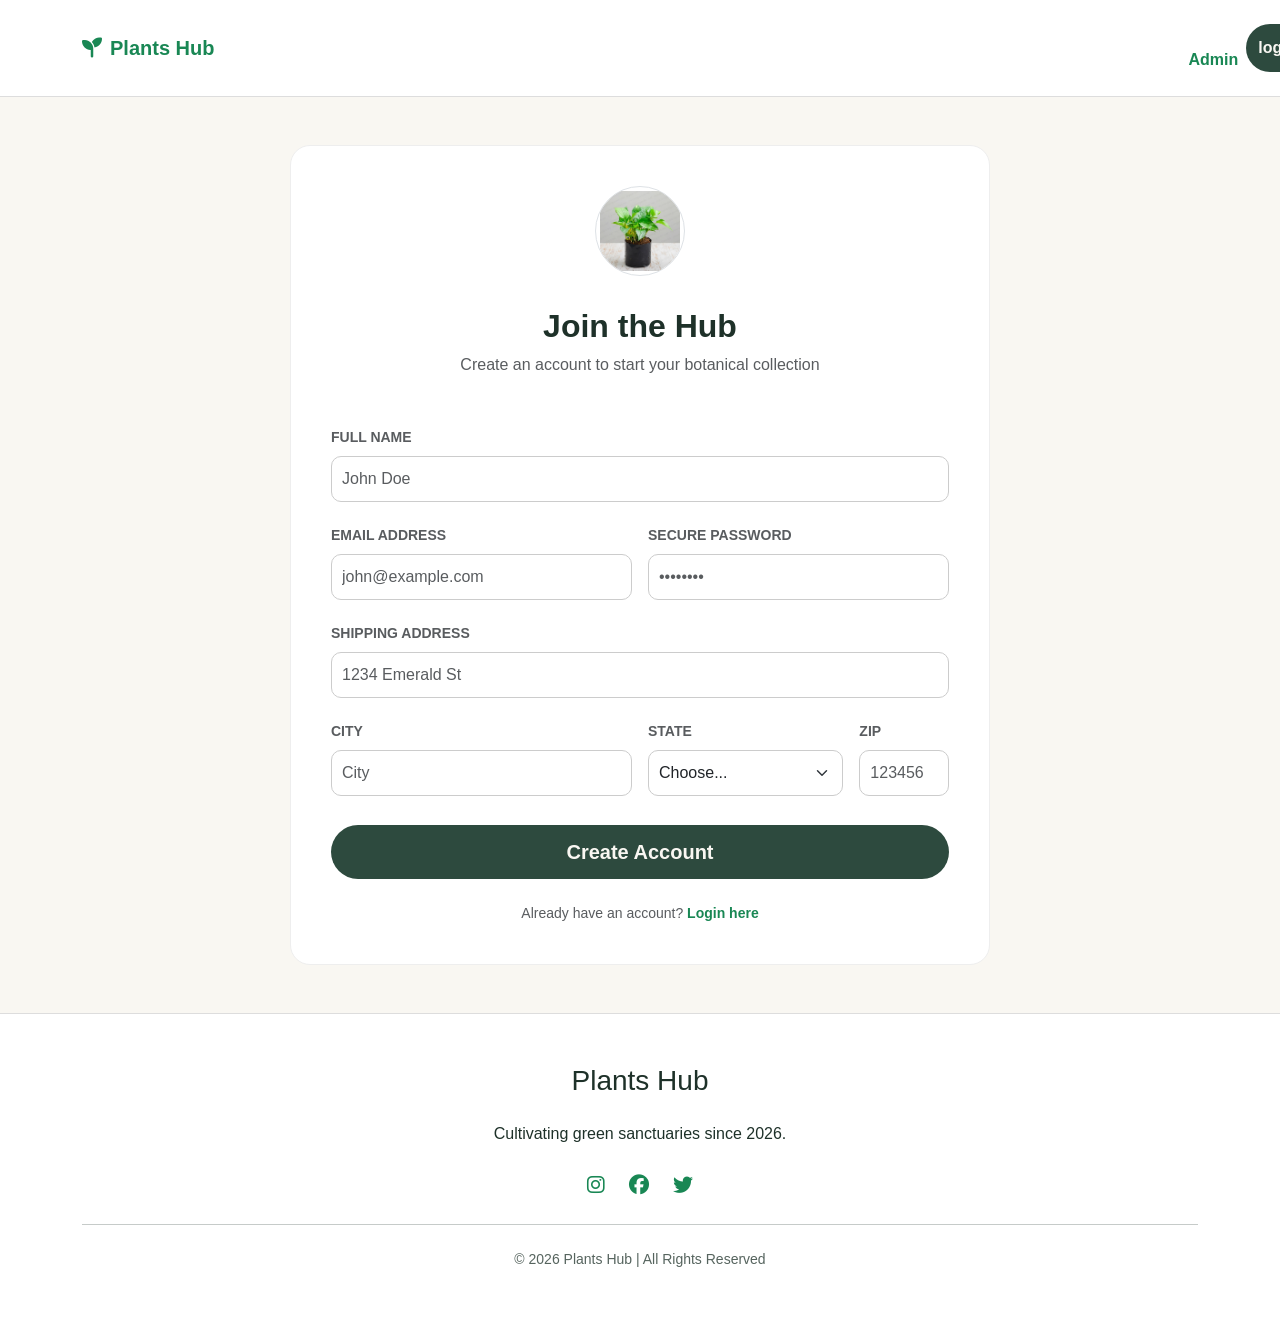
==== SignLoginPages/index.html @ 20ba625b "Modify a Home page for login or signup" ====
<!DOCTYPE html>
<html lang="en">

<head>
    <meta charset="UTF-8">
    <meta name="viewport" content="width=device-width, initial-scale=1.0">
    <!-- Bootstrap CSS -->
    <link href="https://cdn.jsdelivr.net/npm/bootstrap@5.0.2/dist/css/bootstrap.min.css" rel="stylesheet">
    <!-- Font Awesome for Icons -->
    <link rel="stylesheet" href="https://cdnjs.cloudflare.com/ajax/libs/font-awesome/6.1.1/css/all.min.css">
    <!-- Our Custom CSS File -->
    <link rel="stylesheet" href="/SignLogin/index.css">
    <title>Create Account | Plants Hub</title>
</head>

<body>
    <!-- Navigation Bar -->
    <nav class="navbar navbar-expand-lg navbar-light sticky-top py-3">
        <div class="container">
            <a class="navbar-brand" href="/SignLogin/index.html">
                <i class="fas fa-seedling me-2"></i>Plants Hub
            </a>
            <button class="navbar-toggler" type="button" data-bs-toggle="collapse" data-bs-target="#navbarSupportedContent">
                <span class="navbar-toggler-icon"></span>
            </button>
            <div class="collapse navbar-collapse" id="navbarSupportedContent">
                <ul class="navbar-nav mx-auto mb-2 mb-lg-0 fw-bold">
                    <li class="nav-item">
                        <a class="nav-link text-success" href="/SignLogin/adminlogin.html" style="margin-left: 950px;">
                            <i class="fas  me-1"></i>Admin
                            <!-- fa-user-shield -->
                        </a>
                    </li>
                </ul>
                <div class="d-flex align-items-center gap-3">
                    
                    <a href="/SignLogin/login.html" class="btn btn-premium"> login </a>
                </div>
            </div>
        </div>
    </nav>

    <!-- Signup Form Section -->
    <div class="container py-5 flex-grow-1 d-flex">
        <div class="auth-card">
            <div class="text-center mb-5">
                <div class="bg-light bg-opacity-10 d-inline-block p-1 rounded-circle mb-4 border overflow-hidden">
                    <img src="/flowers/moneyplants.jpg" alt="Join Hub" width="80" height="80">
                </div>
                <h2 class="fw-bold">Join the Hub</h2>
                <p class="text-muted">Create an account to start your botanical collection</p>
            </div>
            
            <form id="signupForm" class="row g-3">
                <div class="col-12">
                    <label class="form-label fw-bold small text-uppercase text-muted">Full Name</label>
                    <input type="text" id="text" class="form-control" placeholder="John Doe" required>
                </div>

                <div class="col-md-6">
                    <label class="form-label fw-bold small text-uppercase text-muted">Email Address</label>
                    <input type="email" id="email" class="form-control" placeholder="john@example.com" required>
                </div>

                <div class="col-md-6">
                    <label class="form-label fw-bold small text-uppercase text-muted">Secure Password</label>
                    <input type="password" id="password" class="form-control" placeholder="••••••••" required>
                </div>

                <div class="col-12">
                    <label class="form-label fw-bold small text-uppercase text-muted">Shipping Address</label>
                    <input type="text" id="address" class="form-control" placeholder="1234 Emerald St" required>
                </div>
 
                <div class="col-md-6">
                    <label class="form-label fw-bold small text-uppercase text-muted">City</label>
                    <input type="text" id="city" class="form-control" placeholder="City" required>
                </div>

                <div class="col-md-4">
                    <label class="form-label fw-bold small text-uppercase text-muted">State</label>
                    <select id="inputState" class="form-select">
                        <option selected>Choose...</option>
                        <option>Maharashtra</option>
                        <option>Karnataka</option>
                        <option>Kerala</option>
                        <option>Gujrat</option>
                        <option>Madhya Pradesh</option>
                    </select>
                </div>

                <div class="col-md-2">
                    <label class="form-label fw-bold small text-uppercase text-muted">Zip</label>
                    <input type="text" id="zip" class="form-control" placeholder="123456" required>
                </div>

                <div class="col-12 mt-4">
                    <button type="submit" class="btn btn-premium btn-lg">Create Account</button>
                    <p class="text-center mt-4 mb-0 text-muted small">
                        Already have an account? <a href="/SignLogin/login.html" class="text-success fw-bold text-decoration-none">Login here</a>
                    </p>
                </div>
            </form>
        </div>
    </div>

    <!-- Footer -->
    <footer>
        <div class="container text-center">
            <h3 class="mb-4">Plants Hub</h3>
            <p class="mb-4">Cultivating green sanctuaries since 2026.</p>
            <div class="d-flex justify-content-center gap-4 mb-4 fs-5">
                <a href="#" class="text-success"><i class="fab fa-instagram"></i></a>
                <a href="#" class="text-success"><i class="fab fa-facebook"></i></a>
                <a href="#" class="text-success"><i class="fab fa-twitter"></i></a>
            </div>
            <hr class="mb-4">
            <p class="small mb-0 opacity-75">© 2026 Plants Hub | All Rights Reserved</p>
        </div>
    </footer>





    <!-- Bootstrap JS Bundle -->
    <script src="https://cdn.jsdelivr.net/npm/bootstrap@5.0.2/dist/js/bootstrap.bundle.min.js"></script>
    <!-- Our Custom JavaScript File -->
    <script src="/SignLogin/index.js"></script>
</body>

</html>
---- SignLogin/index.css ----
/* CSS for the Signup Page */

/* Base Styles */
body {
    font-family: Arial, sans-serif;
    color: #1E3129; /* Dark green */
    background-color: #F9F7F2; /* Cream background */
    min-height: 100vh;
    display: flex;
    flex-direction: column;
}

/* Navbar Styling */
.navbar {
    background-color: white;
    border-bottom: 1px solid #ddd;
}

.navbar-brand {
    color: #198754 !important;
    font-weight: bold;
}

/* Auth Card Styling */
.auth-card {
    background: white;
    border-radius: 20px;
    border: 1px solid #eee;
    padding: 40px;
    width: 100%;
    max-width: 700px;
    margin: auto;
    /* box-shadow: 0 4px 15px rgba(0,0,0,0.05); */
}

.form-control, .form-select {
    border-radius: 10px;
    padding: 10px;
    border: 1px solid #ccc;
    margin-bottom: 5px;
}

.form-control:focus, .form-select:focus {
    border-color: #198754;
    box-shadow: 0 0 5px rgba(25, 135, 84, 0.2);
    outline: none;
}

/* Premium Button Styling */
.btn-premium {
    background-color: #2D4A3E;
    color: #F9F7F2;
    border-radius: 50px;
    padding: 12px;
    border: none;
    font-weight: bold;
    width: 100%;
}

.btn-premium:hover {
    background-color: #1E3129;
    color: white;
}

/* Footer Styling */
footer {
    padding: 50px 0;
    background-color: white;
    border-top: 1px solid #ddd;
    color: #1E3129;
}
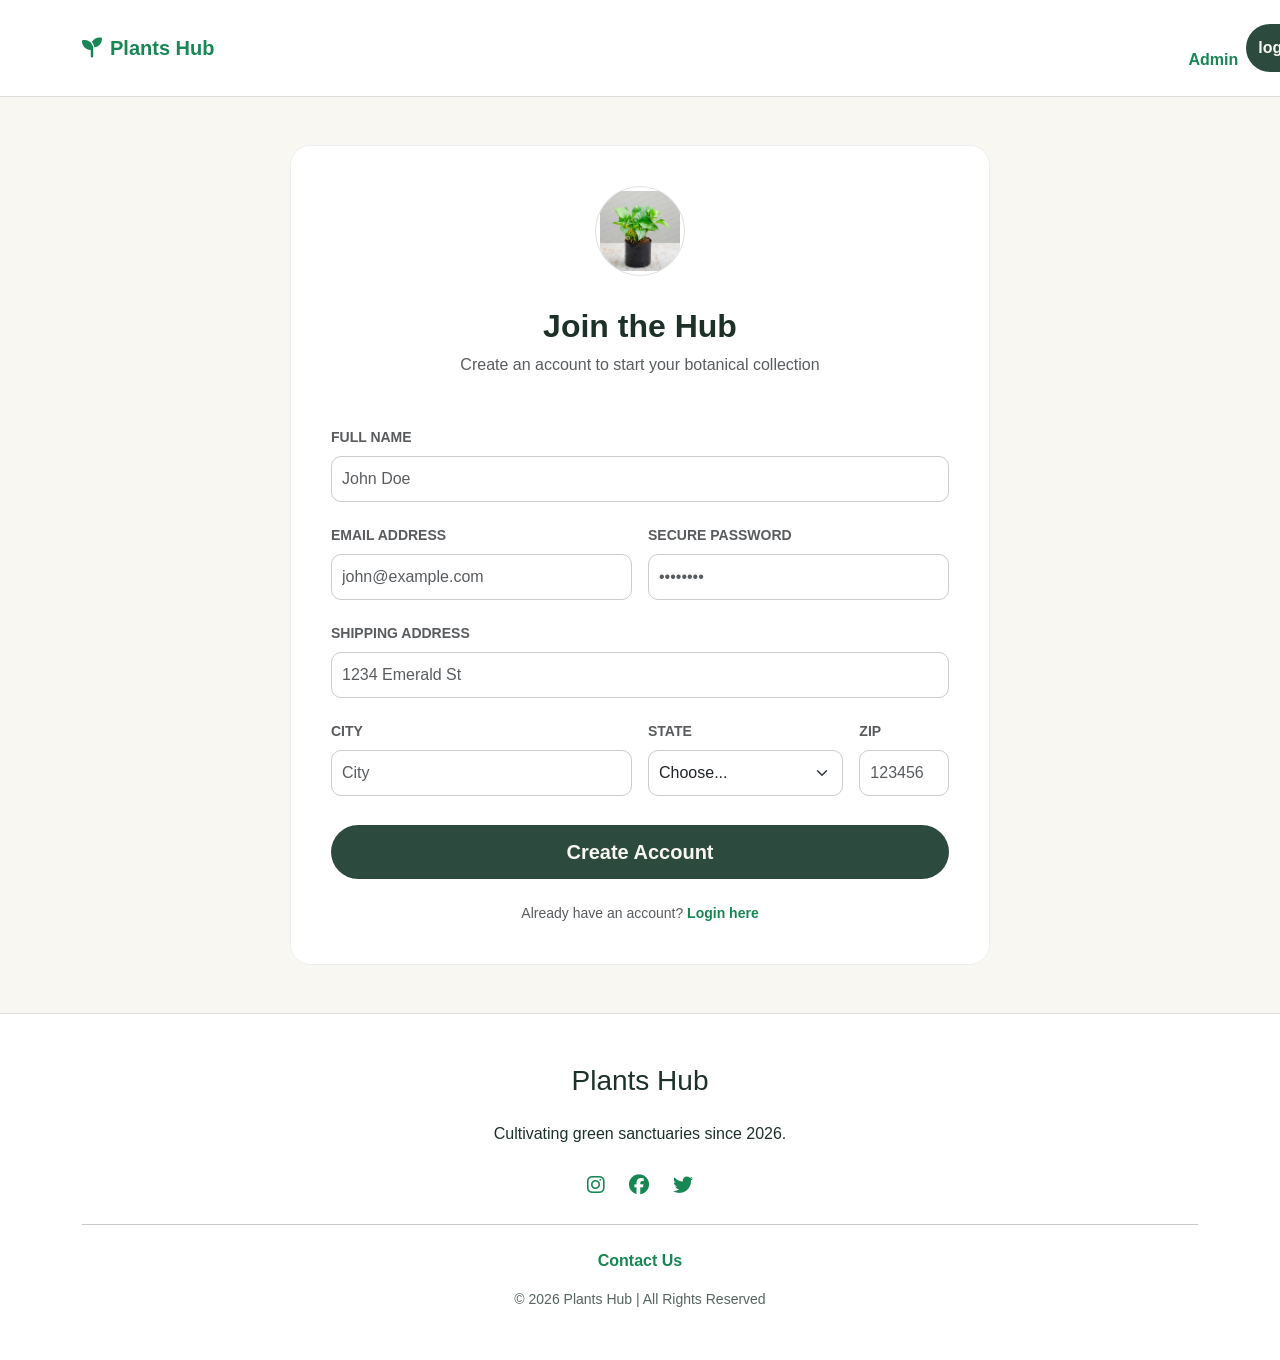
==== commit 5bb0f170: "Insert new  contact and Services pages and some Changes" ====
--- a/SignLoginPages/index.html
+++ b/SignLoginPages/index.html
@@ -9,7 +9,7 @@
     <!-- Font Awesome for Icons -->
     <link rel="stylesheet" href="https://cdnjs.cloudflare.com/ajax/libs/font-awesome/6.1.1/css/all.min.css">
     <!-- Our Custom CSS File -->
-    <link rel="stylesheet" href="/SignLogin/index.css">
+    <link rel="stylesheet" href="index.css">
     <title>Create Account | Plants Hub</title>
 </head>
 
@@ -17,7 +17,7 @@
     <!-- Navigation Bar -->
     <nav class="navbar navbar-expand-lg navbar-light sticky-top py-3">
         <div class="container">
-            <a class="navbar-brand" href="/SignLogin/index.html">
+            <a class="navbar-brand" href="../home.html">
                 <i class="fas fa-seedling me-2"></i>Plants Hub
             </a>
             <button class="navbar-toggler" type="button" data-bs-toggle="collapse" data-bs-target="#navbarSupportedContent">
@@ -26,7 +26,7 @@
             <div class="collapse navbar-collapse" id="navbarSupportedContent">
                 <ul class="navbar-nav mx-auto mb-2 mb-lg-0 fw-bold">
                     <li class="nav-item">
-                        <a class="nav-link text-success" href="/SignLogin/adminlogin.html" style="margin-left: 950px;">
+                        <a class="nav-link text-success" href="adminlogin.html" style="margin-left: 950px;">
                             <i class="fas  me-1"></i>Admin
                             <!-- fa-user-shield -->
                         </a>
@@ -34,7 +34,7 @@
                 </ul>
                 <div class="d-flex align-items-center gap-3">
                     
-                    <a href="/SignLogin/login.html" class="btn btn-premium"> login </a>
+                    <a href="login.html" class="btn btn-premium"> login </a>
                 </div>
             </div>
         </div>
@@ -97,7 +97,7 @@
                 <div class="col-12 mt-4">
                     <button type="submit" class="btn btn-premium btn-lg">Create Account</button>
                     <p class="text-center mt-4 mb-0 text-muted small">
-                        Already have an account? <a href="/SignLogin/login.html" class="text-success fw-bold text-decoration-none">Login here</a>
+                        Already have an account? <a href="login.html" class="text-success fw-bold text-decoration-none">Login here</a>
                     </p>
                 </div>
             </form>
@@ -115,6 +115,7 @@
                 <a href="#" class="text-success"><i class="fab fa-twitter"></i></a>
             </div>
             <hr class="mb-4">
+            <p class="mb-3"><a href="../contact.html" class="text-success text-decoration-none fw-bold">Contact Us</a></p>
             <p class="small mb-0 opacity-75">© 2026 Plants Hub | All Rights Reserved</p>
         </div>
     </footer>
@@ -126,7 +127,7 @@
     <!-- Bootstrap JS Bundle -->
     <script src="https://cdn.jsdelivr.net/npm/bootstrap@5.0.2/dist/js/bootstrap.bundle.min.js"></script>
     <!-- Our Custom JavaScript File -->
-    <script src="/SignLogin/index.js"></script>
+    <script src="index.js"></script>
 </body>
 
 </html>
--- a/SignLoginPages/index.css
+++ b/SignLoginPages/index.css
@@ -0,0 +1,71 @@
+/* CSS for the Signup Page */
+
+/* Base Styles */
+body {
+    font-family: Arial, sans-serif;
+    color: #1E3129; /* Dark green */
+    background-color: #F9F7F2; /* Cream background */
+    min-height: 100vh;
+    display: flex;
+    flex-direction: column;
+}
+
+/* Navbar Styling */
+.navbar {
+    background-color: white;
+    border-bottom: 1px solid #ddd;
+}
+
+.navbar-brand {
+    color: #198754 !important;
+    font-weight: bold;
+}
+
+/* Auth Card Styling */
+.auth-card {
+    background: white;
+    border-radius: 20px;
+    border: 1px solid #eee;
+    padding: 40px;
+    width: 100%;
+    max-width: 700px;
+    margin: auto;
+    /* box-shadow: 0 4px 15px rgba(0,0,0,0.05); */
+}
+
+.form-control, .form-select {
+    border-radius: 10px;
+    padding: 10px;
+    border: 1px solid #ccc;
+    margin-bottom: 5px;
+}
+
+.form-control:focus, .form-select:focus {
+    border-color: #198754;
+    box-shadow: 0 0 5px rgba(25, 135, 84, 0.2);
+    outline: none;
+}
+
+/* Premium Button Styling */
+.btn-premium {
+    background-color: #2D4A3E;
+    color: #F9F7F2;
+    border-radius: 50px;
+    padding: 12px;
+    border: none;
+    font-weight: bold;
+    width: 100%;
+}
+
+.btn-premium:hover {
+    background-color: #1E3129;
+    color: white;
+}
+
+/* Footer Styling */
+footer {
+    padding: 50px 0;
+    background-color: white;
+    border-top: 1px solid #ddd;
+    color: #1E3129;
+}
